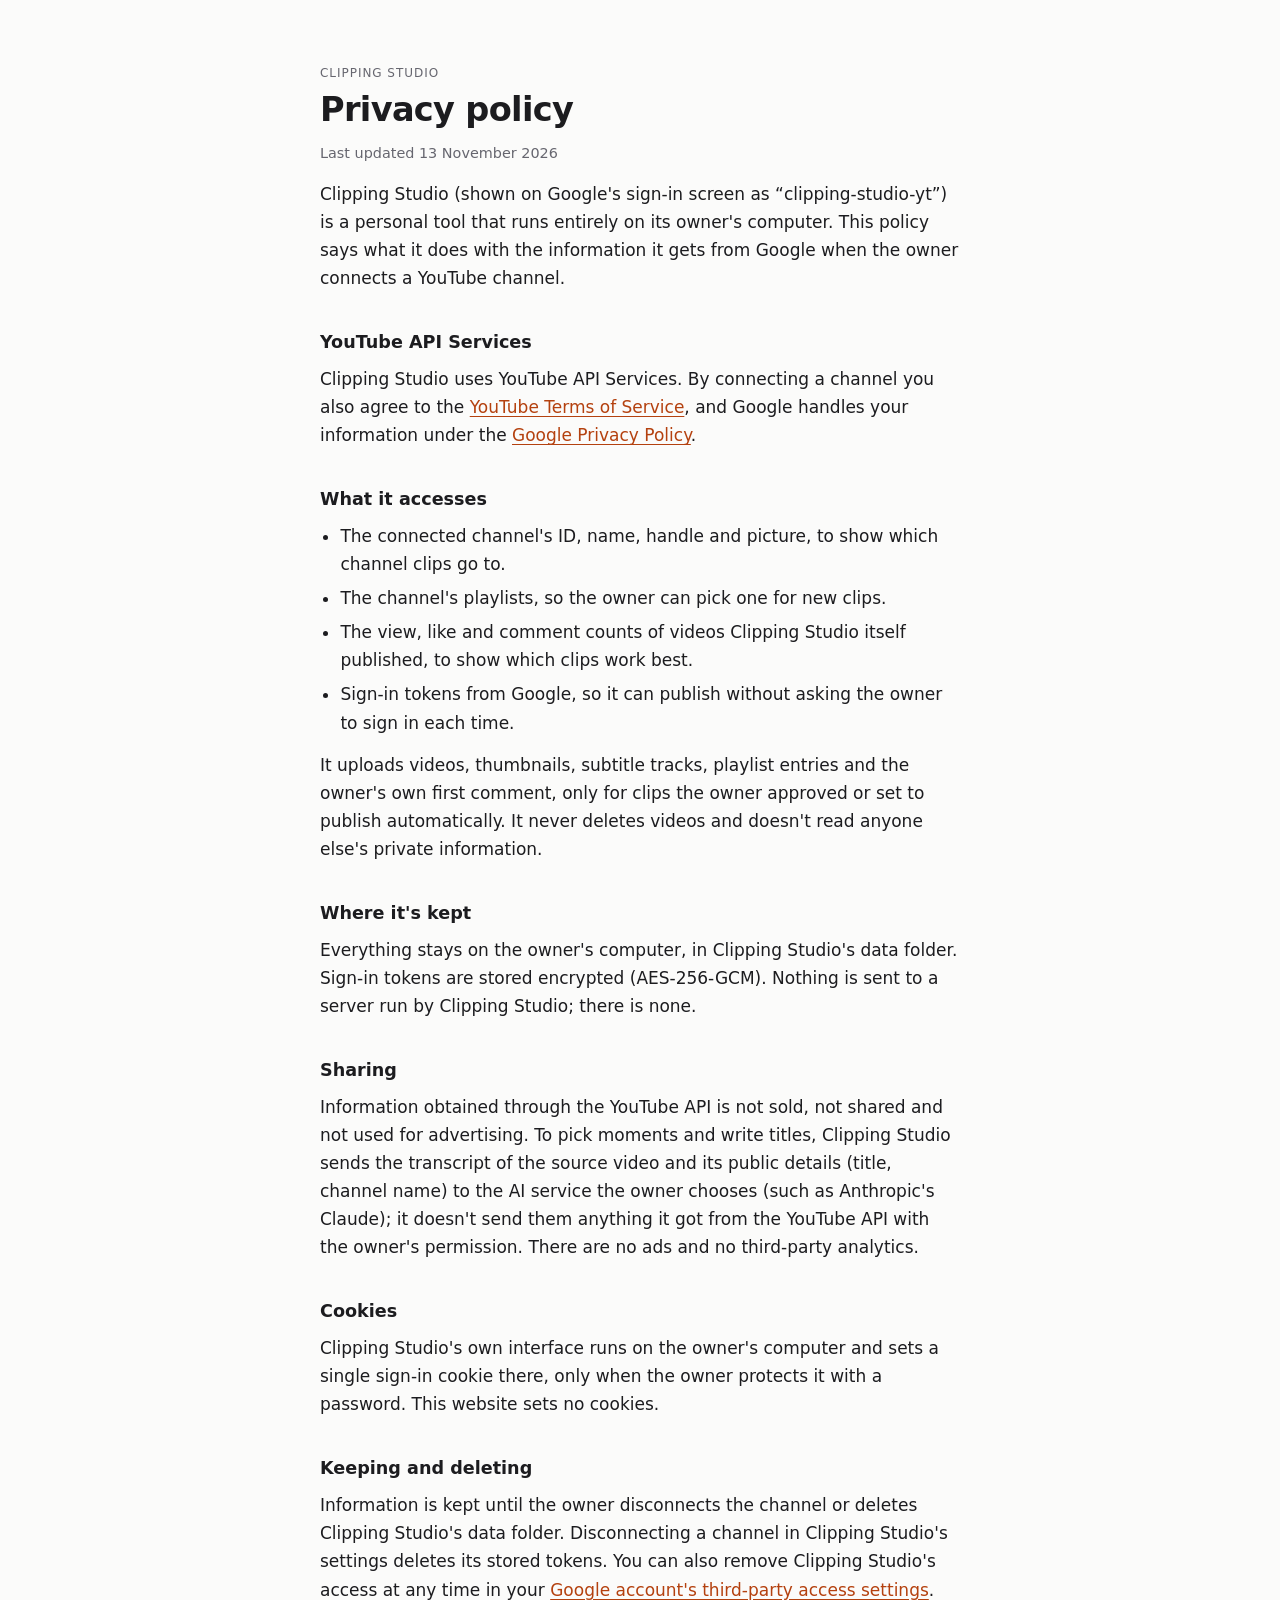
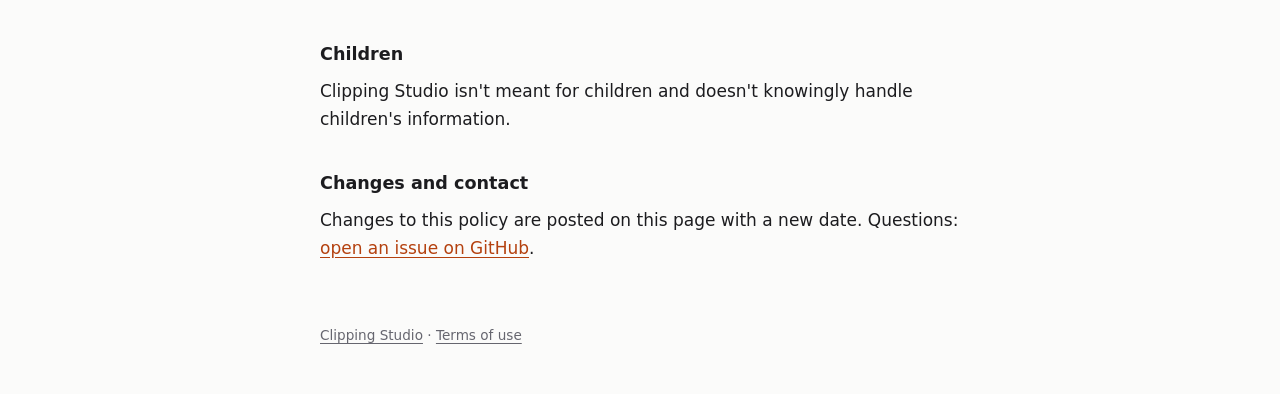
==== privacy.html @ 756c4196 "Homepage, privacy policy and terms" ====
<!doctype html>
<html lang="en">
<head>
<meta charset="utf-8">
<meta name="viewport" content="width=device-width, initial-scale=1">
<title>Privacy policy · Clipping Studio</title>
<link rel="stylesheet" href="style.css">
</head>
<body>
<main>
  <p class="eyebrow"><a href="./">Clipping Studio</a></p>
  <h1>Privacy policy</h1>
  <p class="muted">Last updated 13 November 2026</p>

  <p>Clipping Studio (shown on Google's sign-in screen as “clipping-studio-yt”) is a personal tool that runs entirely on its owner's computer. This policy says what it does with the information it gets from Google when the owner connects a YouTube channel.</p>

  <h2>YouTube API Services</h2>
  <p>Clipping Studio uses YouTube API Services. By connecting a channel you also agree to the <a href="https://www.youtube.com/t/terms">YouTube Terms of Service</a>, and Google handles your information under the <a href="https://policies.google.com/privacy">Google Privacy Policy</a>.</p>

  <h2>What it accesses</h2>
  <ul>
    <li>The connected channel's ID, name, handle and picture, to show which channel clips go to.</li>
    <li>The channel's playlists, so the owner can pick one for new clips.</li>
    <li>The view, like and comment counts of videos Clipping Studio itself published, to show which clips work best.</li>
    <li>Sign-in tokens from Google, so it can publish without asking the owner to sign in each time.</li>
  </ul>
  <p>It uploads videos, thumbnails, subtitle tracks, playlist entries and the owner's own first comment, only for clips the owner approved or set to publish automatically. It never deletes videos and doesn't read anyone else's private information.</p>

  <h2>Where it's kept</h2>
  <p>Everything stays on the owner's computer, in Clipping Studio's data folder. Sign-in tokens are stored encrypted (AES-256-GCM). Nothing is sent to a server run by Clipping Studio; there is none.</p>

  <h2>Sharing</h2>
  <p>Information obtained through the YouTube API is not sold, not shared and not used for advertising. To pick moments and write titles, Clipping Studio sends the transcript of the source video and its public details (title, channel name) to the AI service the owner chooses (such as Anthropic's Claude); it doesn't send them anything it got from the YouTube API with the owner's permission. There are no ads and no third-party analytics.</p>

  <h2>Cookies</h2>
  <p>Clipping Studio's own interface runs on the owner's computer and sets a single sign-in cookie there, only when the owner protects it with a password. This website sets no cookies.</p>

  <h2>Keeping and deleting</h2>
  <p>Information is kept until the owner disconnects the channel or deletes Clipping Studio's data folder. Disconnecting a channel in Clipping Studio's settings deletes its stored tokens. You can also remove Clipping Studio's access at any time in your <a href="https://myaccount.google.com/permissions">Google account's third-party access settings</a>.</p>

  <h2>Children</h2>
  <p>Clipping Studio isn't meant for children and doesn't knowingly handle children's information.</p>

  <h2>Changes and contact</h2>
  <p>Changes to this policy are posted on this page with a new date. Questions: <a href="https://github.com/HarshGhetia/clipping-studio-site/issues">open an issue on GitHub</a>.</p>
</main>
<footer><a href="./">Clipping Studio</a> · <a href="terms.html">Terms of use</a></footer>
</body>
</html>
---- style.css ----
:root { --bg: #fbfbfa; --text: #1c1c1f; --muted: #66666f; --line: #e4e4e0; --accent: #b4410f; }
@media (prefers-color-scheme: dark) { :root { --bg: #111114; --text: #ececef; --muted: #9c9ca6; --line: #2a2a31; --accent: #ffb37a; } }
* { box-sizing: border-box; }
body { margin: 0; background: var(--bg); color: var(--text); font: 17px/1.65 system-ui, -apple-system, "Segoe UI", Roboto, sans-serif; -webkit-font-smoothing: antialiased; }
main { max-width: 680px; margin: 0 auto; padding: 64px 20px 32px; }
h1 { font-size: 2.1rem; line-height: 1.2; letter-spacing: -0.02em; margin: 0 0 12px; }
h2 { font-size: 1.1rem; margin: 36px 0 8px; }
p, ul { margin: 0 0 14px; }
ul { padding-left: 1.2em; }
li { margin-bottom: 6px; }
a { color: var(--accent); text-underline-offset: 3px; }
code { font-size: 0.88em; background: color-mix(in oklab, var(--line) 60%, transparent); padding: 1px 5px; border-radius: 4px; }
.eyebrow { text-transform: uppercase; letter-spacing: 0.08em; font-size: 0.75rem; color: var(--muted); margin-bottom: 6px; }
.eyebrow a { color: inherit; text-decoration: none; }
.lead { font-size: 1.15rem; color: var(--text); }
.muted { color: var(--muted); font-size: 0.9rem; }
.links { display: flex; gap: 20px; margin-top: 36px; padding-top: 20px; border-top: 1px solid var(--line); }
footer { max-width: 680px; margin: 0 auto; padding: 16px 20px 48px; color: var(--muted); font-size: 0.85rem; }
footer a { color: inherit; }
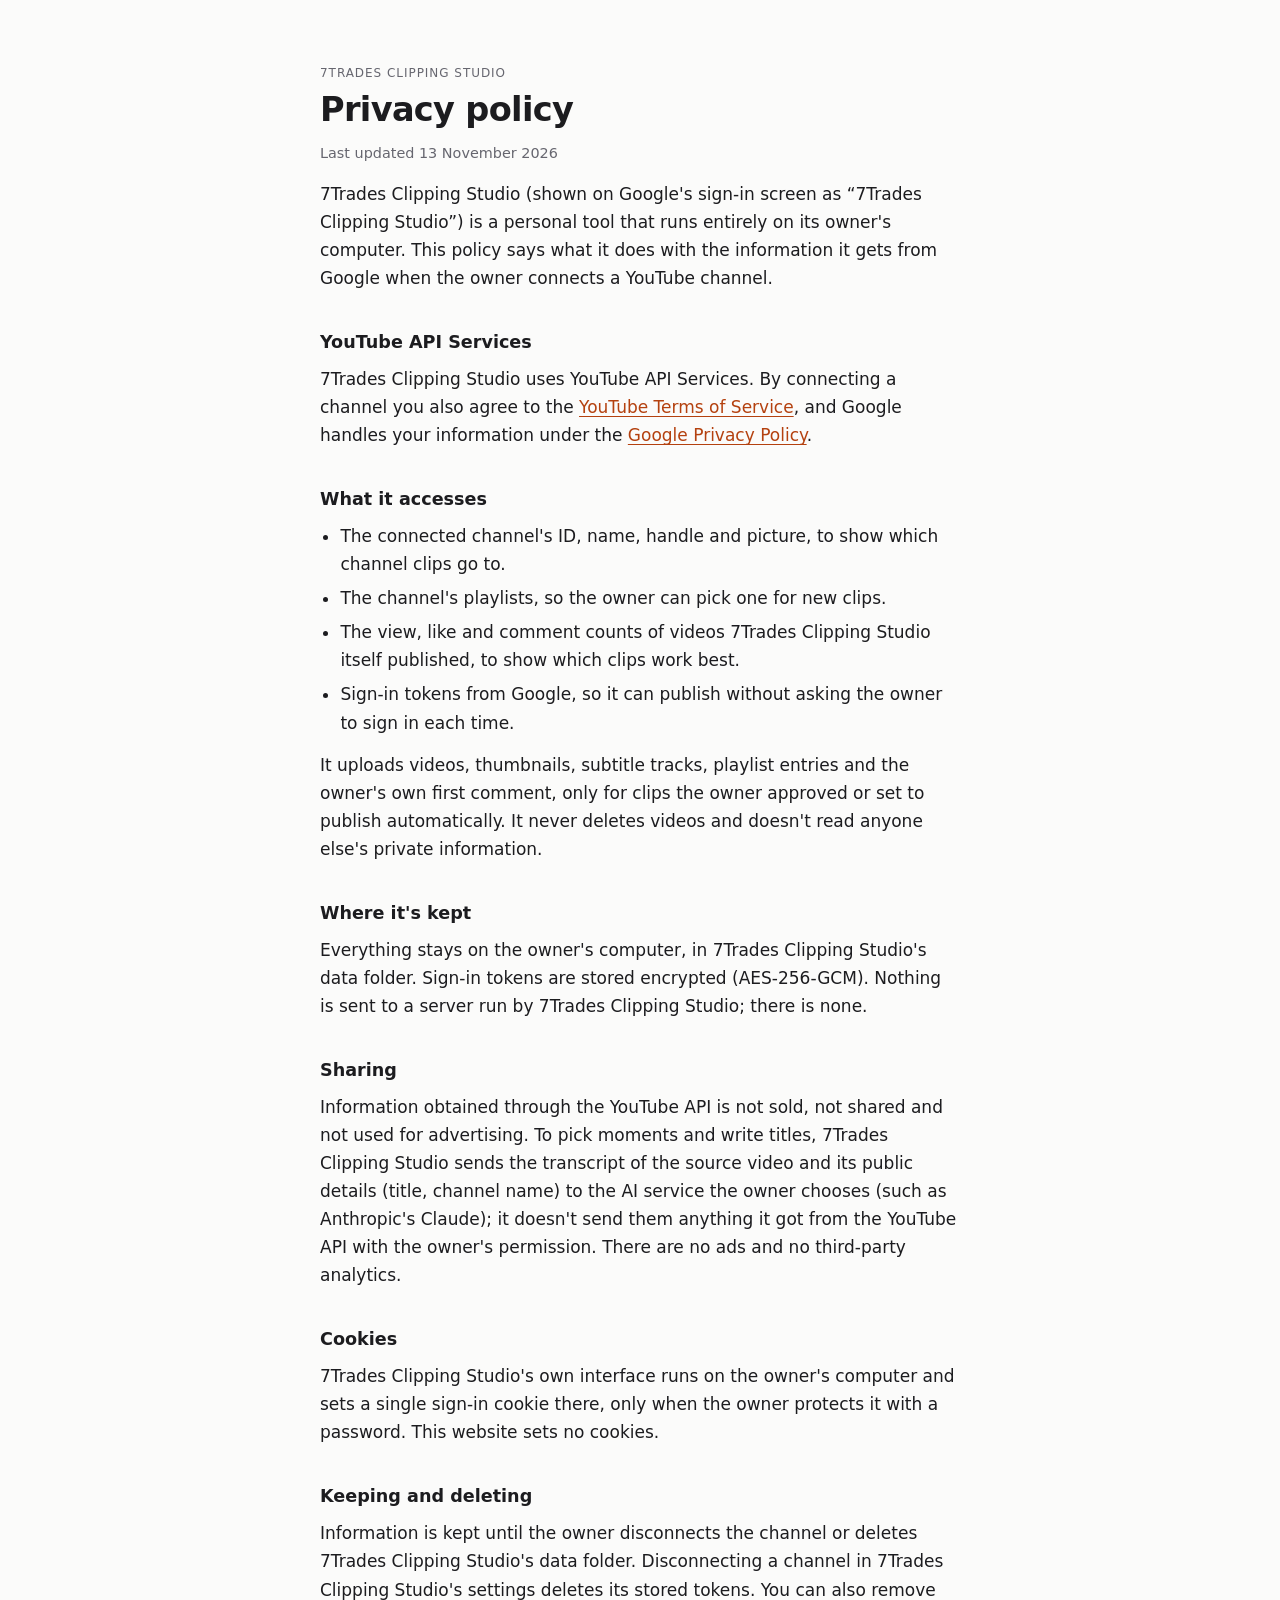
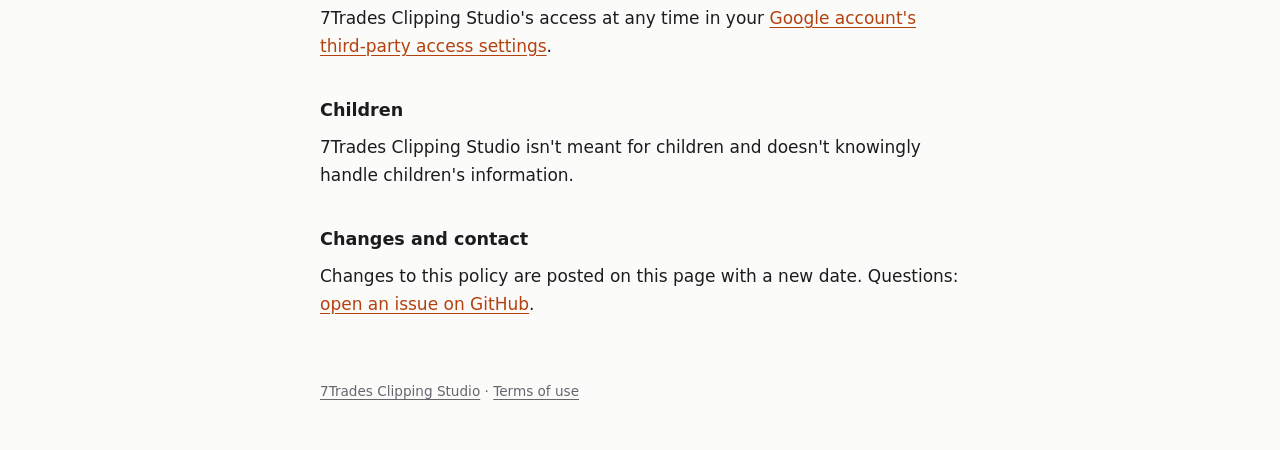
==== commit acd8f05d: "Name the app 7Trades Clipping Studio; add Search Console verification" ====
--- a/privacy.html
+++ b/privacy.html
@@ -3,47 +3,47 @@
 <head>
 <meta charset="utf-8">
 <meta name="viewport" content="width=device-width, initial-scale=1">
-<title>Privacy policy · Clipping Studio</title>
+<title>Privacy policy · 7Trades Clipping Studio</title>
 <link rel="stylesheet" href="style.css">
 </head>
 <body>
 <main>
-  <p class="eyebrow"><a href="./">Clipping Studio</a></p>
+  <p class="eyebrow"><a href="./">7Trades Clipping Studio</a></p>
   <h1>Privacy policy</h1>
   <p class="muted">Last updated 13 November 2026</p>
 
-  <p>Clipping Studio (shown on Google's sign-in screen as “clipping-studio-yt”) is a personal tool that runs entirely on its owner's computer. This policy says what it does with the information it gets from Google when the owner connects a YouTube channel.</p>
+  <p>7Trades Clipping Studio (shown on Google's sign-in screen as “7Trades Clipping Studio”) is a personal tool that runs entirely on its owner's computer. This policy says what it does with the information it gets from Google when the owner connects a YouTube channel.</p>
 
   <h2>YouTube API Services</h2>
-  <p>Clipping Studio uses YouTube API Services. By connecting a channel you also agree to the <a href="https://www.youtube.com/t/terms">YouTube Terms of Service</a>, and Google handles your information under the <a href="https://policies.google.com/privacy">Google Privacy Policy</a>.</p>
+  <p>7Trades Clipping Studio uses YouTube API Services. By connecting a channel you also agree to the <a href="https://www.youtube.com/t/terms">YouTube Terms of Service</a>, and Google handles your information under the <a href="https://policies.google.com/privacy">Google Privacy Policy</a>.</p>
 
   <h2>What it accesses</h2>
   <ul>
     <li>The connected channel's ID, name, handle and picture, to show which channel clips go to.</li>
     <li>The channel's playlists, so the owner can pick one for new clips.</li>
-    <li>The view, like and comment counts of videos Clipping Studio itself published, to show which clips work best.</li>
+    <li>The view, like and comment counts of videos 7Trades Clipping Studio itself published, to show which clips work best.</li>
     <li>Sign-in tokens from Google, so it can publish without asking the owner to sign in each time.</li>
   </ul>
   <p>It uploads videos, thumbnails, subtitle tracks, playlist entries and the owner's own first comment, only for clips the owner approved or set to publish automatically. It never deletes videos and doesn't read anyone else's private information.</p>
 
   <h2>Where it's kept</h2>
-  <p>Everything stays on the owner's computer, in Clipping Studio's data folder. Sign-in tokens are stored encrypted (AES-256-GCM). Nothing is sent to a server run by Clipping Studio; there is none.</p>
+  <p>Everything stays on the owner's computer, in 7Trades Clipping Studio's data folder. Sign-in tokens are stored encrypted (AES-256-GCM). Nothing is sent to a server run by 7Trades Clipping Studio; there is none.</p>
 
   <h2>Sharing</h2>
-  <p>Information obtained through the YouTube API is not sold, not shared and not used for advertising. To pick moments and write titles, Clipping Studio sends the transcript of the source video and its public details (title, channel name) to the AI service the owner chooses (such as Anthropic's Claude); it doesn't send them anything it got from the YouTube API with the owner's permission. There are no ads and no third-party analytics.</p>
+  <p>Information obtained through the YouTube API is not sold, not shared and not used for advertising. To pick moments and write titles, 7Trades Clipping Studio sends the transcript of the source video and its public details (title, channel name) to the AI service the owner chooses (such as Anthropic's Claude); it doesn't send them anything it got from the YouTube API with the owner's permission. There are no ads and no third-party analytics.</p>
 
   <h2>Cookies</h2>
-  <p>Clipping Studio's own interface runs on the owner's computer and sets a single sign-in cookie there, only when the owner protects it with a password. This website sets no cookies.</p>
+  <p>7Trades Clipping Studio's own interface runs on the owner's computer and sets a single sign-in cookie there, only when the owner protects it with a password. This website sets no cookies.</p>
 
   <h2>Keeping and deleting</h2>
-  <p>Information is kept until the owner disconnects the channel or deletes Clipping Studio's data folder. Disconnecting a channel in Clipping Studio's settings deletes its stored tokens. You can also remove Clipping Studio's access at any time in your <a href="https://myaccount.google.com/permissions">Google account's third-party access settings</a>.</p>
+  <p>Information is kept until the owner disconnects the channel or deletes 7Trades Clipping Studio's data folder. Disconnecting a channel in 7Trades Clipping Studio's settings deletes its stored tokens. You can also remove 7Trades Clipping Studio's access at any time in your <a href="https://myaccount.google.com/permissions">Google account's third-party access settings</a>.</p>
 
   <h2>Children</h2>
-  <p>Clipping Studio isn't meant for children and doesn't knowingly handle children's information.</p>
+  <p>7Trades Clipping Studio isn't meant for children and doesn't knowingly handle children's information.</p>
 
   <h2>Changes and contact</h2>
   <p>Changes to this policy are posted on this page with a new date. Questions: <a href="https://github.com/HarshGhetia/clipping-studio-site/issues">open an issue on GitHub</a>.</p>
 </main>
-<footer><a href="./">Clipping Studio</a> · <a href="terms.html">Terms of use</a></footer>
+<footer><a href="./">7Trades Clipping Studio</a> · <a href="terms.html">Terms of use</a></footer>
 </body>
 </html>
